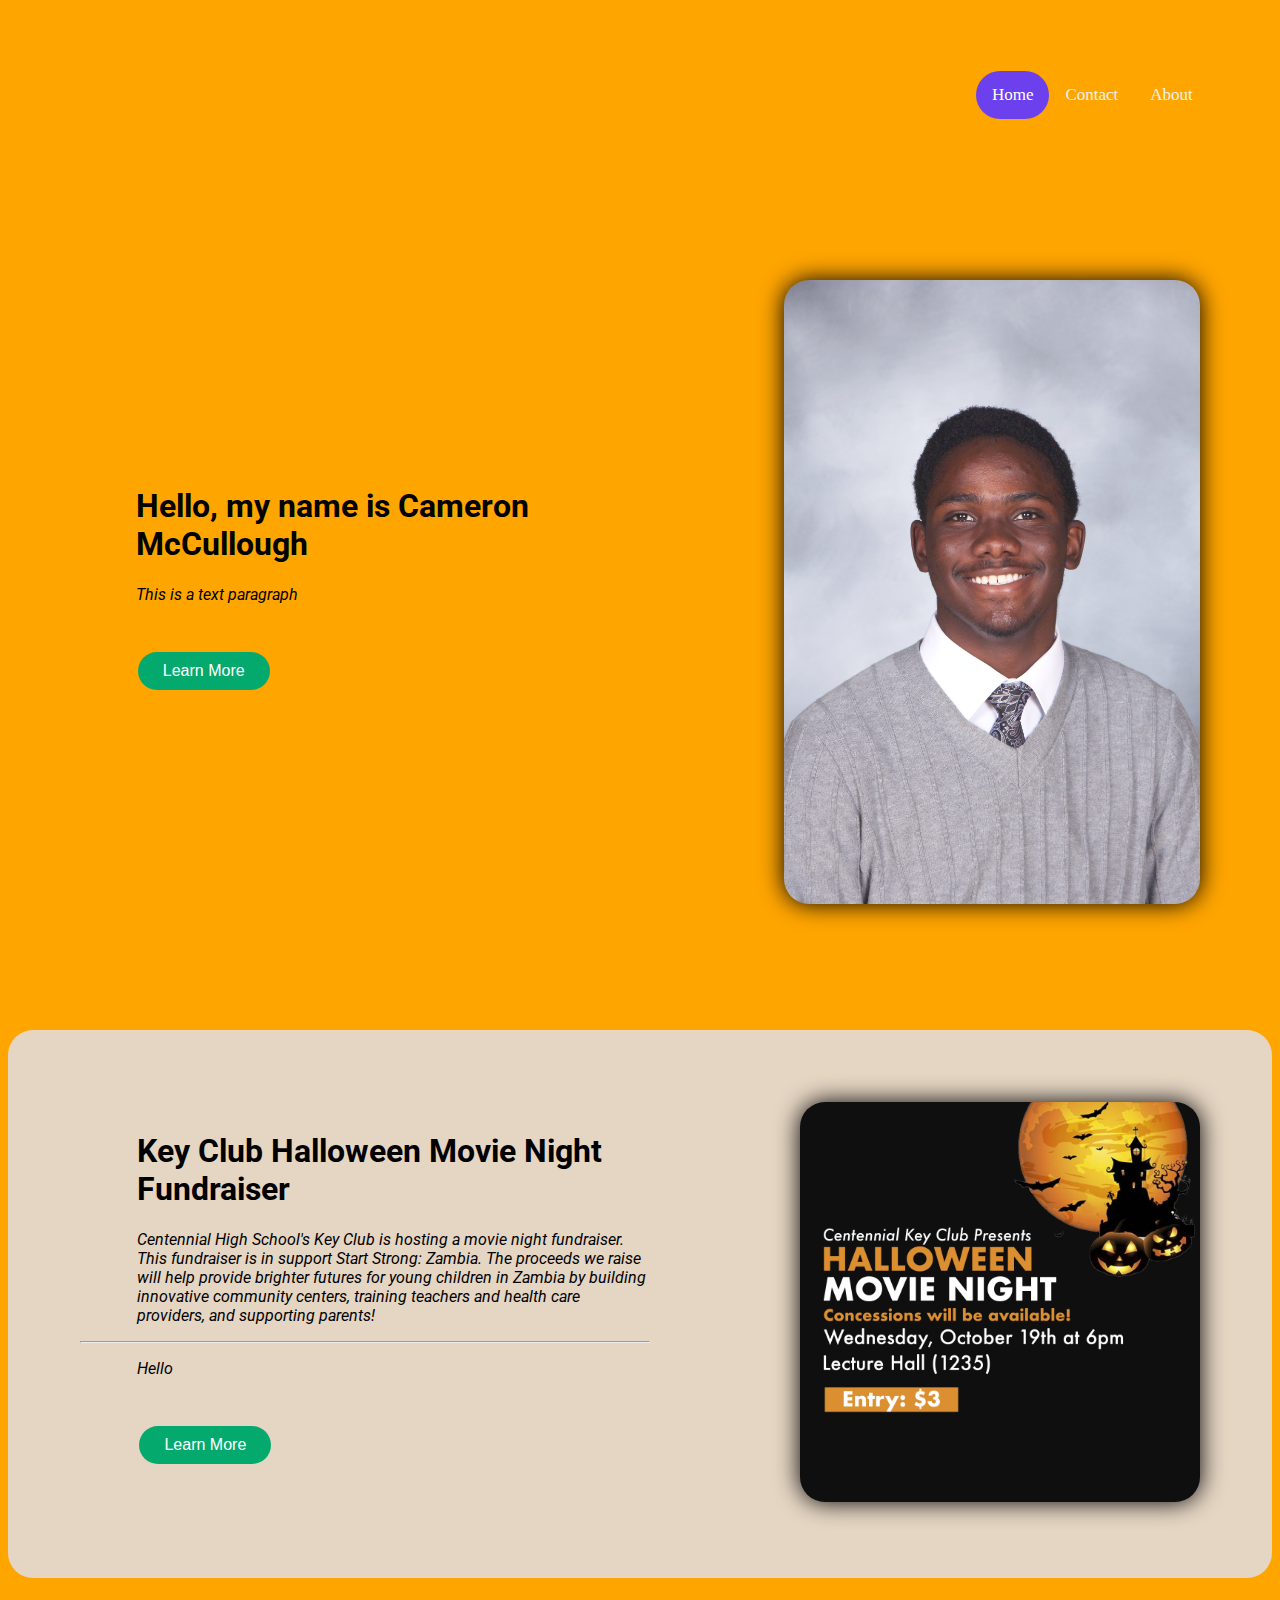
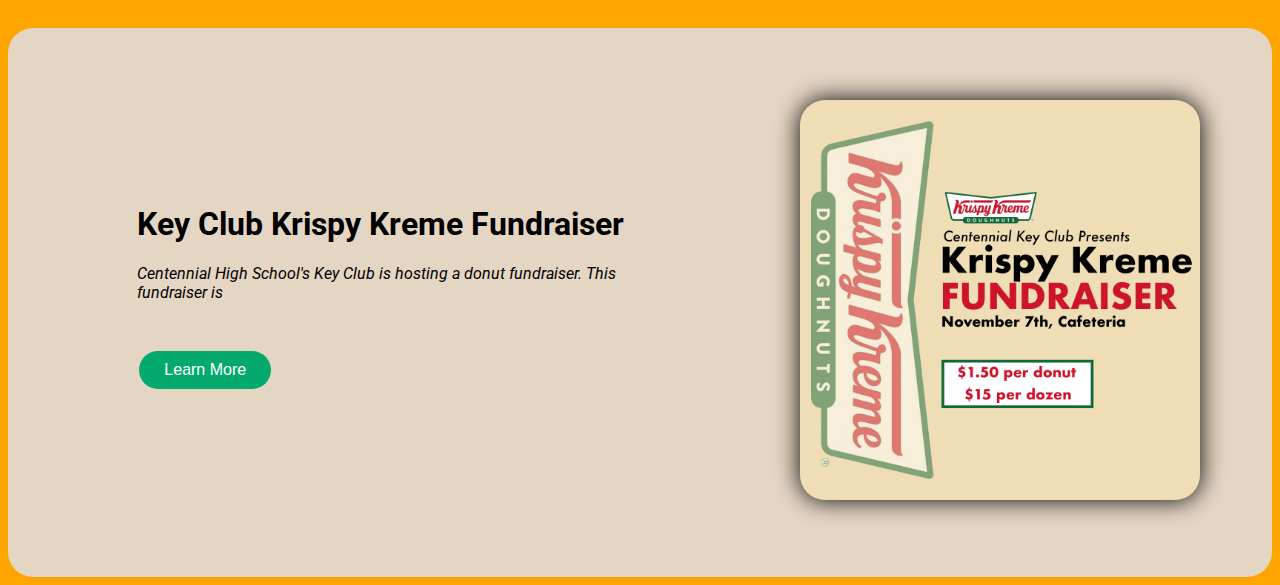
==== index.html @ 5d786c28 "first commit" ====
<!DOCTYPE html>
<html lang="en">
<head>
    <meta charset="UTF-8">
    <meta http-equiv="X-UA-Compatible" content="IE=edge">
    <meta name="viewport" content="width=device-width, initial-scale=1.0">
    <title>Cameron McCullough | Portfolio</title>
    <link rel="preconnect" href="https://fonts.googleapis.com">
    <link rel="preconnect" href="https://fonts.gstatic.com" crossorigin>
    <link href="https://fonts.googleapis.com/css2?family=Roboto:ital,wght@0,300;0,400;0,700;1,300;1,400;1,700&display=swap" rel="stylesheet">
    <link rel="shortcut icon" href="assets/favicon cm.png"/>
    <link rel="apple-touch-icon" href="assets/apple-touch-icon.png"/>
    <link rel="stylesheet" href="css/main.css">
    
</head>
<body>
        <div class="topnav">
            <a href="/about">About</a>
            <a href="/contact">Contact</a>
            <a class="active" href="/">Home</a>
    </div>
    <div id="cam-section-1">

        <div id="cam-section-text-1">
            <h1 class="cam-header-1">Hello, my name is Cameron McCullough</h1>
            <p class="cam-subtext-1">This is a text paragraph</p>
            <div class="learn-cta-1">
                <button class="button learn-more-1" type="button">Learn More</button>
            </div>
        </div>
        <div id="cam-img-box-1">
            <img class="cam-img-1 " src="/assets/cameron.jpg" alt="Cameron FY23">
        </div>
    </div>
    <div id="cam-section-2">

        <div id="cam-section-text-2">
            <h1 class="cam-header-2">Key Club Halloween Movie Night Fundraiser</h1>
            <p class="cam-subtext-2">Centennial High School's Key Club is hosting a movie night fundraiser. This fundraiser is in support Start Strong: Zambia. The proceeds we raise will help provide brighter futures for young children in Zambia by building innovative community centers, training teachers and health care providers, and supporting parents!
            </p>
            <hr>
                <p>
                    Hello
                </p>
            <div class="learn-cta-2">
                <button class="button learn-more-2">Learn More</button>
            </div>
        </div>
        <div id="cam-img-box-2">
            <img class="cam-img-2" src="/assets/Key Club - Halloween Movie Night IG Post - 12Oct22.jpg" alt="Cameron FY23">
        </div>
    </div>
    <div id="cam-section-3">

        <div id="cam-section-text-3">
            <h1 class="cam-header-3">Key Club Krispy Kreme Fundraiser</h1>
            <p class="cam-subtext-3">Centennial High School's Key Club is hosting a donut fundraiser. This fundraiser is  </p>
            <div class="learn-cta-3 ">
                <button class="button learn-more-3">Learn More</button>
            </div>
        </div>
        <div id="cam-img-box-3">
            <img class="cam-img-3" src="/assets/Key Club - Krispy Kreme Fundraiser IG Post - V2- 14Oct22.jpg" alt="Cameron FY23">
        </div>
    </div>
</body>
</html>
---- css/main.css ----
.topnav{
    overflow: hidden;
    background-color: none;
}

.topnav a {
  float: right;
  color: #f2f2f2;
  text-align: center;
  padding: 14px 16px;
  text-decoration: none;
  font-size: 17px;
  border-radius: 25px;
}
.topnav a:hover {
  background-color: #ddd;
  color: black;
}

.topnav a.active {
  background-color: #6d40ee;
  color: white;
}
body {
  background-color: #ffa500 ;
}

h1, p {
  font-family: 'Roboto', sans-serif;
}

p {
  font-style: italic;
}
#cam-section-1 {
  padding: 10px;
  display: flex;
  gap: 25px;
  border-radius: 25px;
  align-items: center;
  justify-content: space-between;
  margin-top: 25px;
}

.learn-more-1, .learn-more-2, .learn-more-3 {
  background-color: #04AA6D;
  border: none;
  color: white;
  padding: 10px;
  padding-left: 25px;
  padding-right: 25px;
  text-align: center;
  text-decoration: none;
  display: inline-block;
  font-size: 16px;
  margin: 4px 2px;
}

.learn-more-1, .learn-more-2, .learn-more-3 {
  border-radius: 25px;
}

.cam-section-text-1, h1, p{
  margin-left: 10%;
}

.cam-section-text{
  order: 1;
}

img{

  border-radius: 25px;
} 

.button {
  margin-left: 6%;
}

.cam-img {
  border-radius: 25px;

}

div, .cam-img-box {
  padding: 5%;
}

.cam-img-box {
  order: 2;
}

#cam-section-2 {
  background-color: #e5d5c3;
  padding: 10px;
  display: flex;
  gap: 25px;
  border-radius: 25px;
  align-items: center;
  justify-content: space-between;
  margin-top: 50px;
}

.cam-img-2 {
  max-width: 300pt;
  max-height: 300pt;
}

#cam-section-3 {
  background-color: #e5d5c3;
  padding: 10px;
  display: flex;
  gap: 25px;
  border-radius: 25px;
  align-items: center;
  justify-content: space-between;
  margin-top: 50px;
}

.cam-section-text-3 {
  order: 2;
}

.cam-img-box-3 {
  order: 1;
}

.cam-img-2 {
  max-width: 300pt;
  max-height: 300pt;
  filter: drop-shadow(0 0 0.75rem);
}

.cam-img-3 {
  max-width: 300pt;
  max-height: 300pt;
  filter: drop-shadow(0 0 0.75rem);
}

.cam-img-1 {
  max-width: 374pt;
  max-height: 468pt;
  filter: drop-shadow(0 0 0.75rem);
}
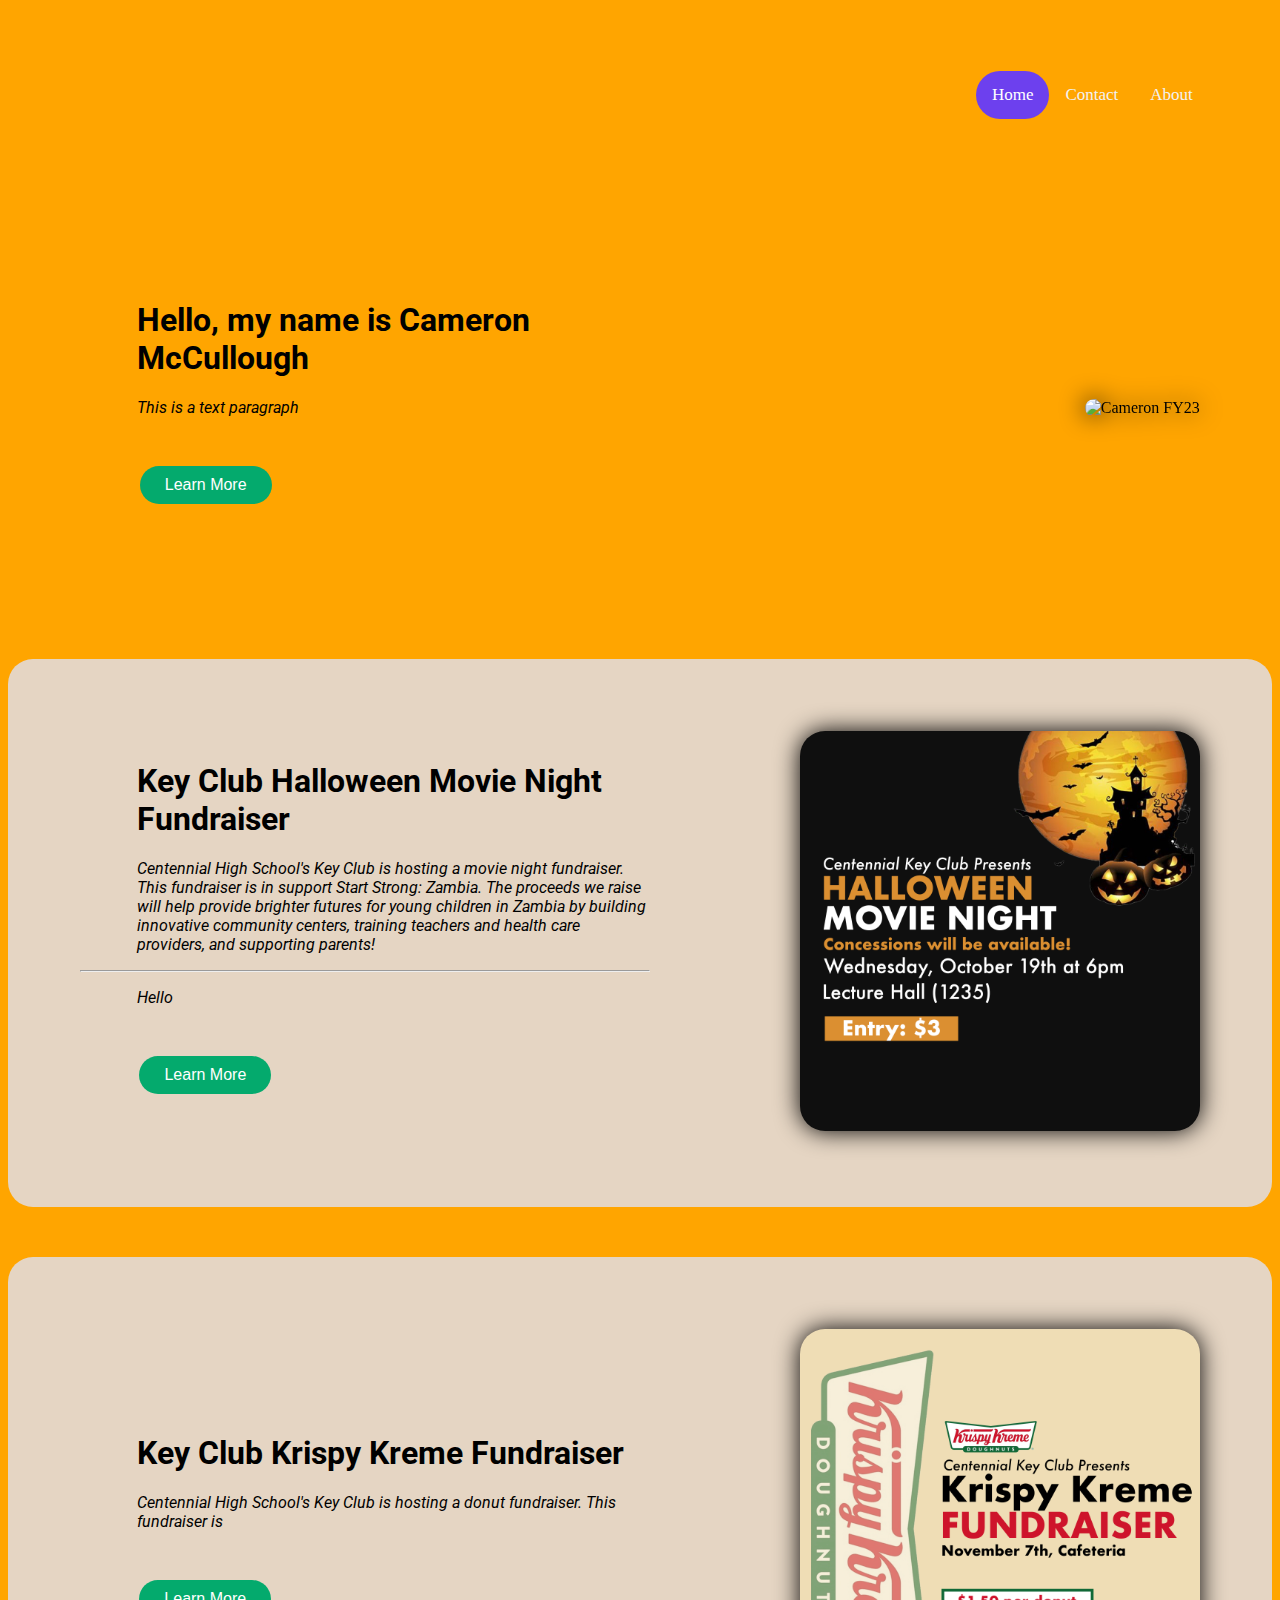
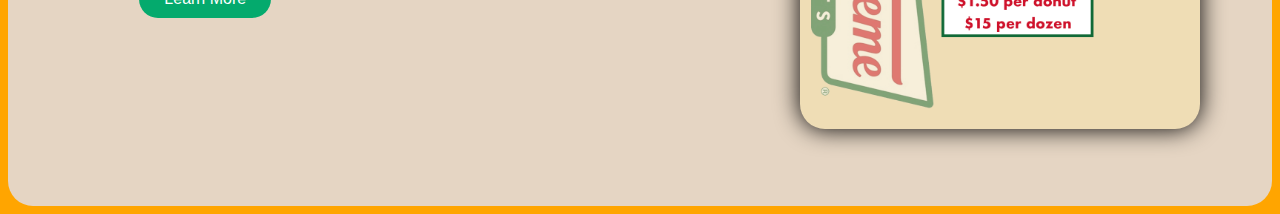
==== commit bc0fdfed: "Update index.html" ====
--- a/index.html
+++ b/index.html
@@ -29,7 +29,7 @@
             </div>
         </div>
         <div id="cam-img-box-1">
-            <img class="cam-img-1 " src="/assets/cameron.jpg" alt="Cameron FY23">
+            <img class="cam-img-1 " src="https://cammydev.sirv.com/cameron.dev/assets/cameron.jpg" alt="Cameron FY23">
         </div>
     </div>
     <div id="cam-section-2">
@@ -64,4 +64,4 @@
         </div>
     </div>
 </body>
-</html>+</html>
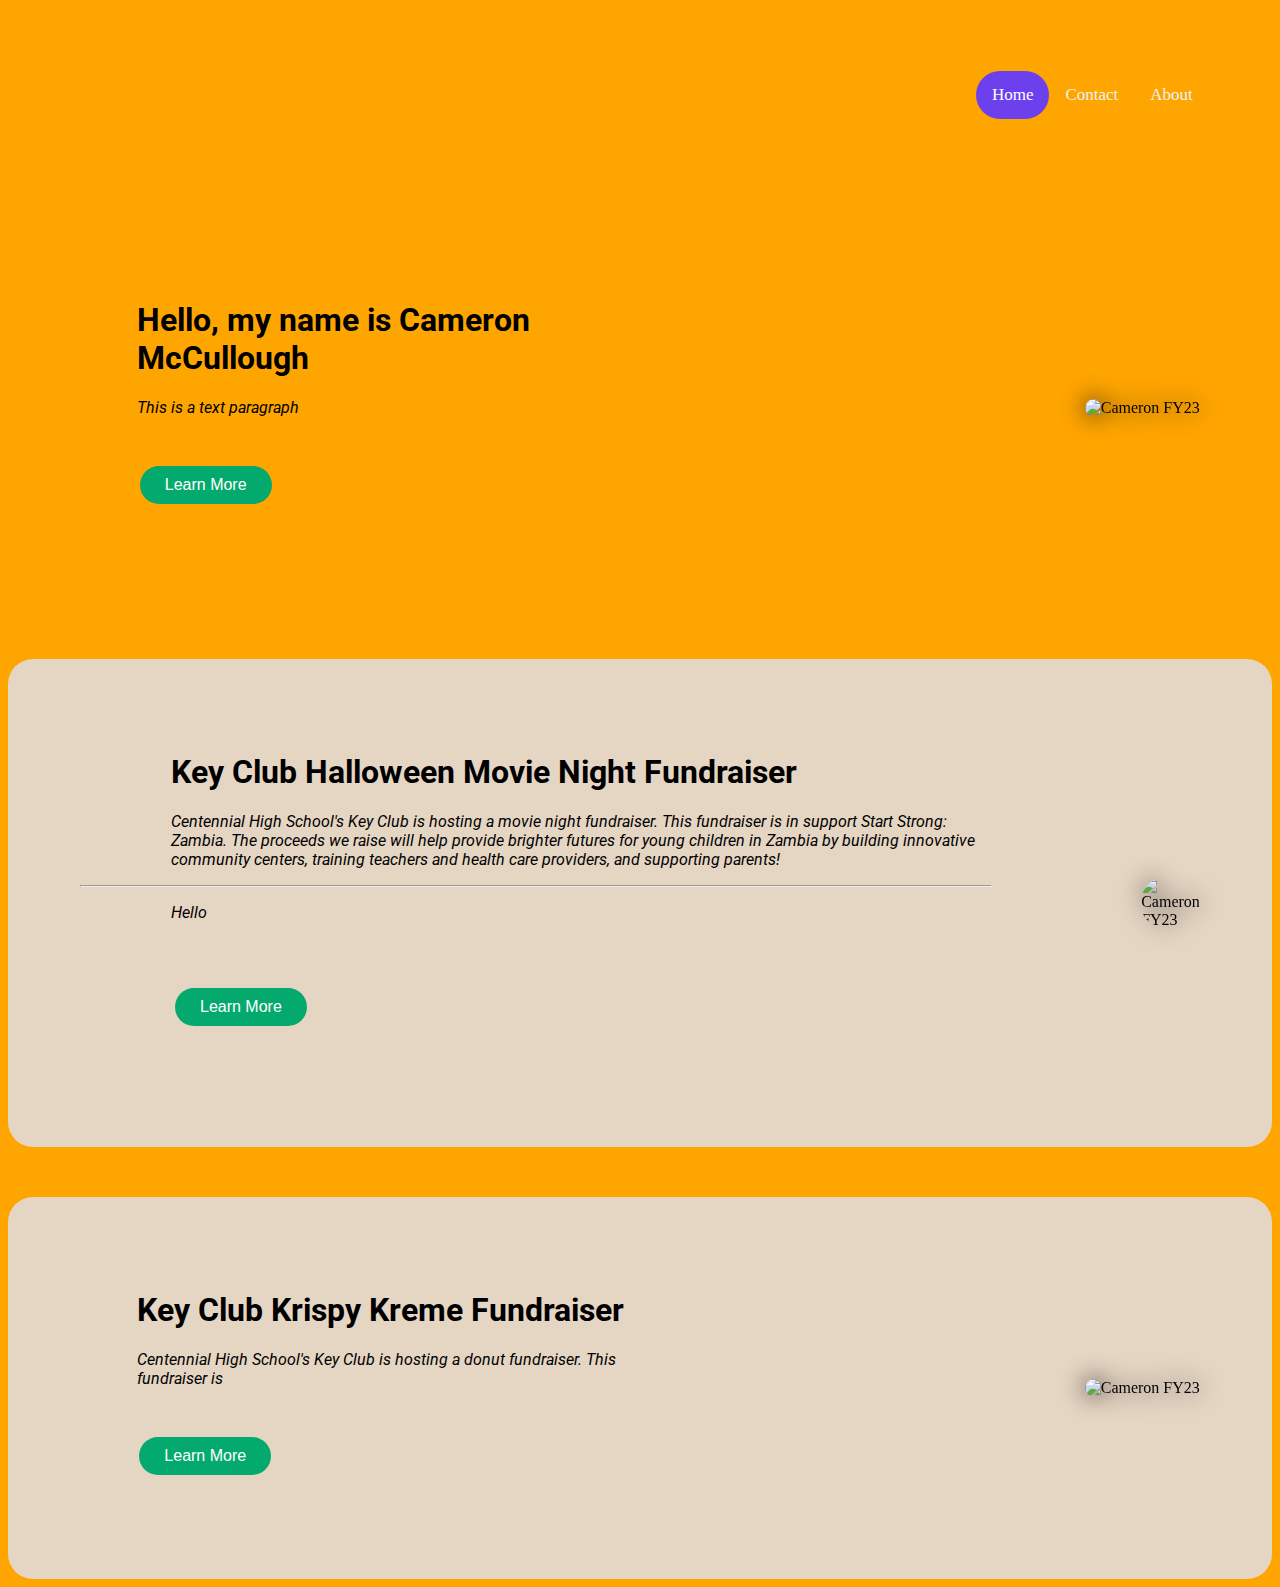
==== commit a48e6ebb: "Update index.html" ====
--- a/index.html
+++ b/index.html
@@ -47,7 +47,7 @@
             </div>
         </div>
         <div id="cam-img-box-2">
-            <img class="cam-img-2" src="/assets/Key Club - Halloween Movie Night IG Post - 12Oct22.jpg" alt="Cameron FY23">
+            <img class="cam-img-2" src="https://cammydev.sirv.com/cameron.dev/assets/Key%20Club%20-%20Halloween%20Movie%20Night%20IG%20Post%20-%2012Oct22.jpg" alt="Cameron FY23">
         </div>
     </div>
     <div id="cam-section-3">
@@ -60,7 +60,7 @@
             </div>
         </div>
         <div id="cam-img-box-3">
-            <img class="cam-img-3" src="/assets/Key Club - Krispy Kreme Fundraiser IG Post - V2- 14Oct22.jpg" alt="Cameron FY23">
+            <img class="cam-img-3" src="https://cammydev.sirv.com/cameron.dev/assets/Key%20Club%20-%20Krispy%20Kreme%20Fundraiser%20IG%20Post%20-%20V2-%2014Oct22.jpg" alt="Cameron FY23">
         </div>
     </div>
 </body>
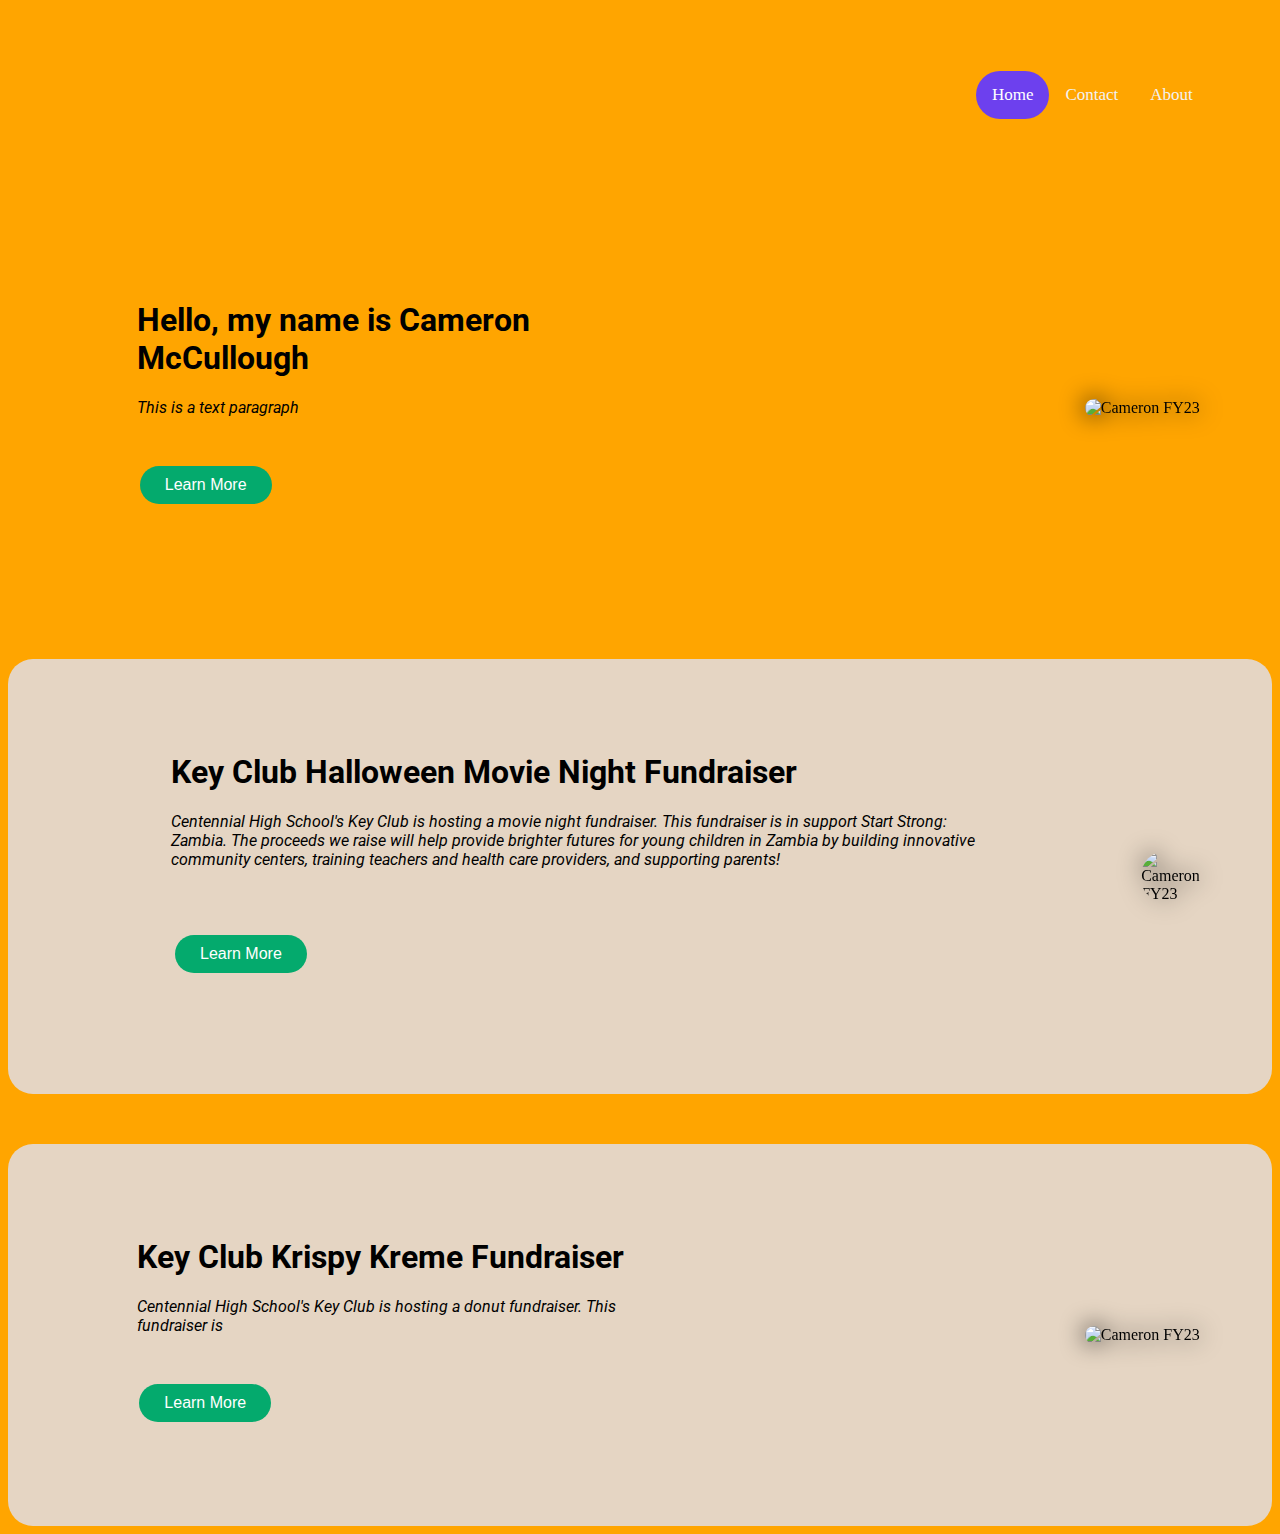
==== commit baf7f768: "Update index.html" ====
--- a/index.html
+++ b/index.html
@@ -38,10 +38,6 @@
             <h1 class="cam-header-2">Key Club Halloween Movie Night Fundraiser</h1>
             <p class="cam-subtext-2">Centennial High School's Key Club is hosting a movie night fundraiser. This fundraiser is in support Start Strong: Zambia. The proceeds we raise will help provide brighter futures for young children in Zambia by building innovative community centers, training teachers and health care providers, and supporting parents!
             </p>
-            <hr>
-                <p>
-                    Hello
-                </p>
             <div class="learn-cta-2">
                 <button class="button learn-more-2">Learn More</button>
             </div>
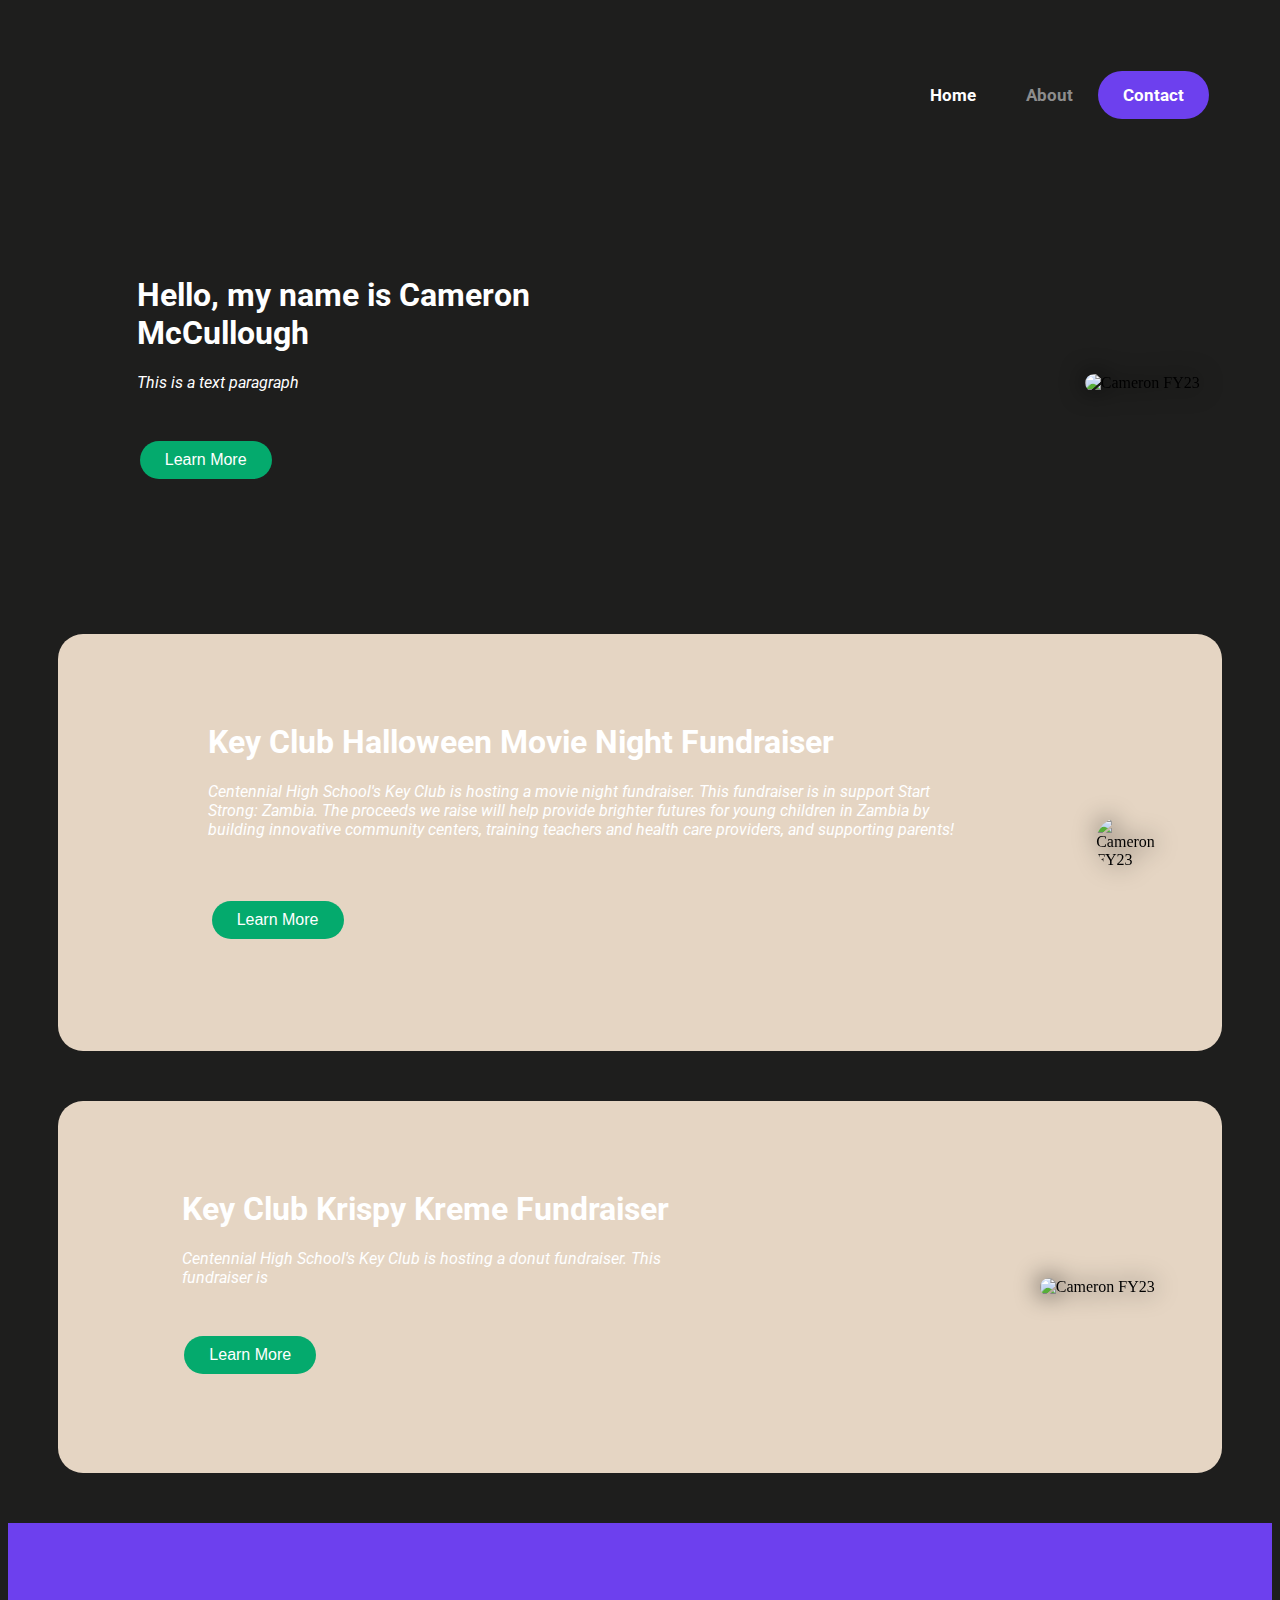
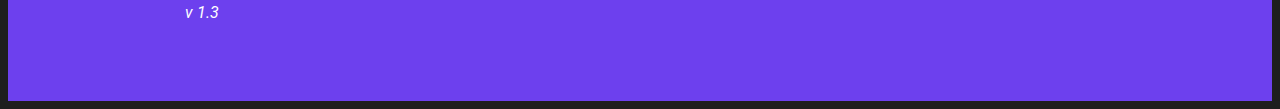
==== commit 8c5676c8: "v1.3" ====
--- a/index.html
+++ b/index.html
@@ -15,8 +15,8 @@
 </head>
 <body>
         <div class="topnav">
+            <a class="contact-cta" href="/contact">Contact</a>
             <a href="/about">About</a>
-            <a href="/contact">Contact</a>
             <a class="active" href="/">Home</a>
     </div>
     <div id="cam-section-1">
@@ -32,7 +32,7 @@
             <img class="cam-img-1 " src="https://cammydev.sirv.com/cameron.dev/assets/cameron.jpg" alt="Cameron FY23">
         </div>
     </div>
-    <div id="cam-section-2">
+    <div class="sections" id="cam-section-2">
 
         <div id="cam-section-text-2">
             <h1 class="cam-header-2">Key Club Halloween Movie Night Fundraiser</h1>
@@ -46,7 +46,7 @@
             <img class="cam-img-2" src="https://cammydev.sirv.com/cameron.dev/assets/Key%20Club%20-%20Halloween%20Movie%20Night%20IG%20Post%20-%2012Oct22.jpg" alt="Cameron FY23">
         </div>
     </div>
-    <div id="cam-section-3">
+    <div class="sections" id="cam-section-3">
 
         <div id="cam-section-text-3">
             <h1 class="cam-header-3">Key Club Krispy Kreme Fundraiser</h1>
@@ -59,5 +59,11 @@
             <img class="cam-img-3" src="https://cammydev.sirv.com/cameron.dev/assets/Key%20Club%20-%20Krispy%20Kreme%20Fundraiser%20IG%20Post%20-%20V2-%2014Oct22.jpg" alt="Cameron FY23">
         </div>
     </div>
+
+    <div class="footer">
+        <p>
+            v 1.3
+        </p>
+    </div>
 </body>
 </html>
--- a/css/main.css
+++ b/css/main.css
@@ -7,30 +7,47 @@
   float: right;
   color: #f2f2f2;
   text-align: center;
-  padding: 14px 16px;
+  padding: 14px 25px;
   text-decoration: none;
   font-size: 17px;
   border-radius: 25px;
+  color: rgb(141, 141, 141);
+
 }
 .topnav a:hover {
-  background-color: #ddd;
-  color: black;
+  text-decoration: underline;
+  color: white;
 }
 
 .topnav a.active {
+  color: white;
+}
+
+.topnav a.contact-cta {
   background-color: #6d40ee;
   color: white;
 }
+
 body {
-  background-color: #ffa500 ;
+  background-color: #1e1e1d ;
 }
 
-h1, p {
+h1, p, a {
   font-family: 'Roboto', sans-serif;
+  color: white;
+}
+
+a {
+  font-weight: bold;
 }
 
 p {
   font-style: italic;
+}
+
+.sections {
+  margin-left: 50px;
+  margin-right: 50px;
 }
 #cam-section-1 {
   padding: 10px;
@@ -39,7 +56,6 @@
   border-radius: 25px;
   align-items: center;
   justify-content: space-between;
-  margin-top: 25px;
 }
 
 .learn-more-1, .learn-more-2, .learn-more-3 {
@@ -90,7 +106,7 @@
   order: 2;
 }
 
-#cam-section-2 {
+#cam-section-2, #cam-section-3 {
   background-color: #e5d5c3;
   padding: 10px;
   display: flex;
@@ -106,16 +122,6 @@
   max-height: 300pt;
 }
 
-#cam-section-3 {
-  background-color: #e5d5c3;
-  padding: 10px;
-  display: flex;
-  gap: 25px;
-  border-radius: 25px;
-  align-items: center;
-  justify-content: space-between;
-  margin-top: 50px;
-}
 
 .cam-section-text-3 {
   order: 2;
@@ -141,4 +147,9 @@
   max-width: 374pt;
   max-height: 468pt;
   filter: drop-shadow(0 0 0.75rem);
+}
+.footer {
+  background-color: #6d40ee;
+  margin-top: 50px;
+margin-bottom: 0%;
 }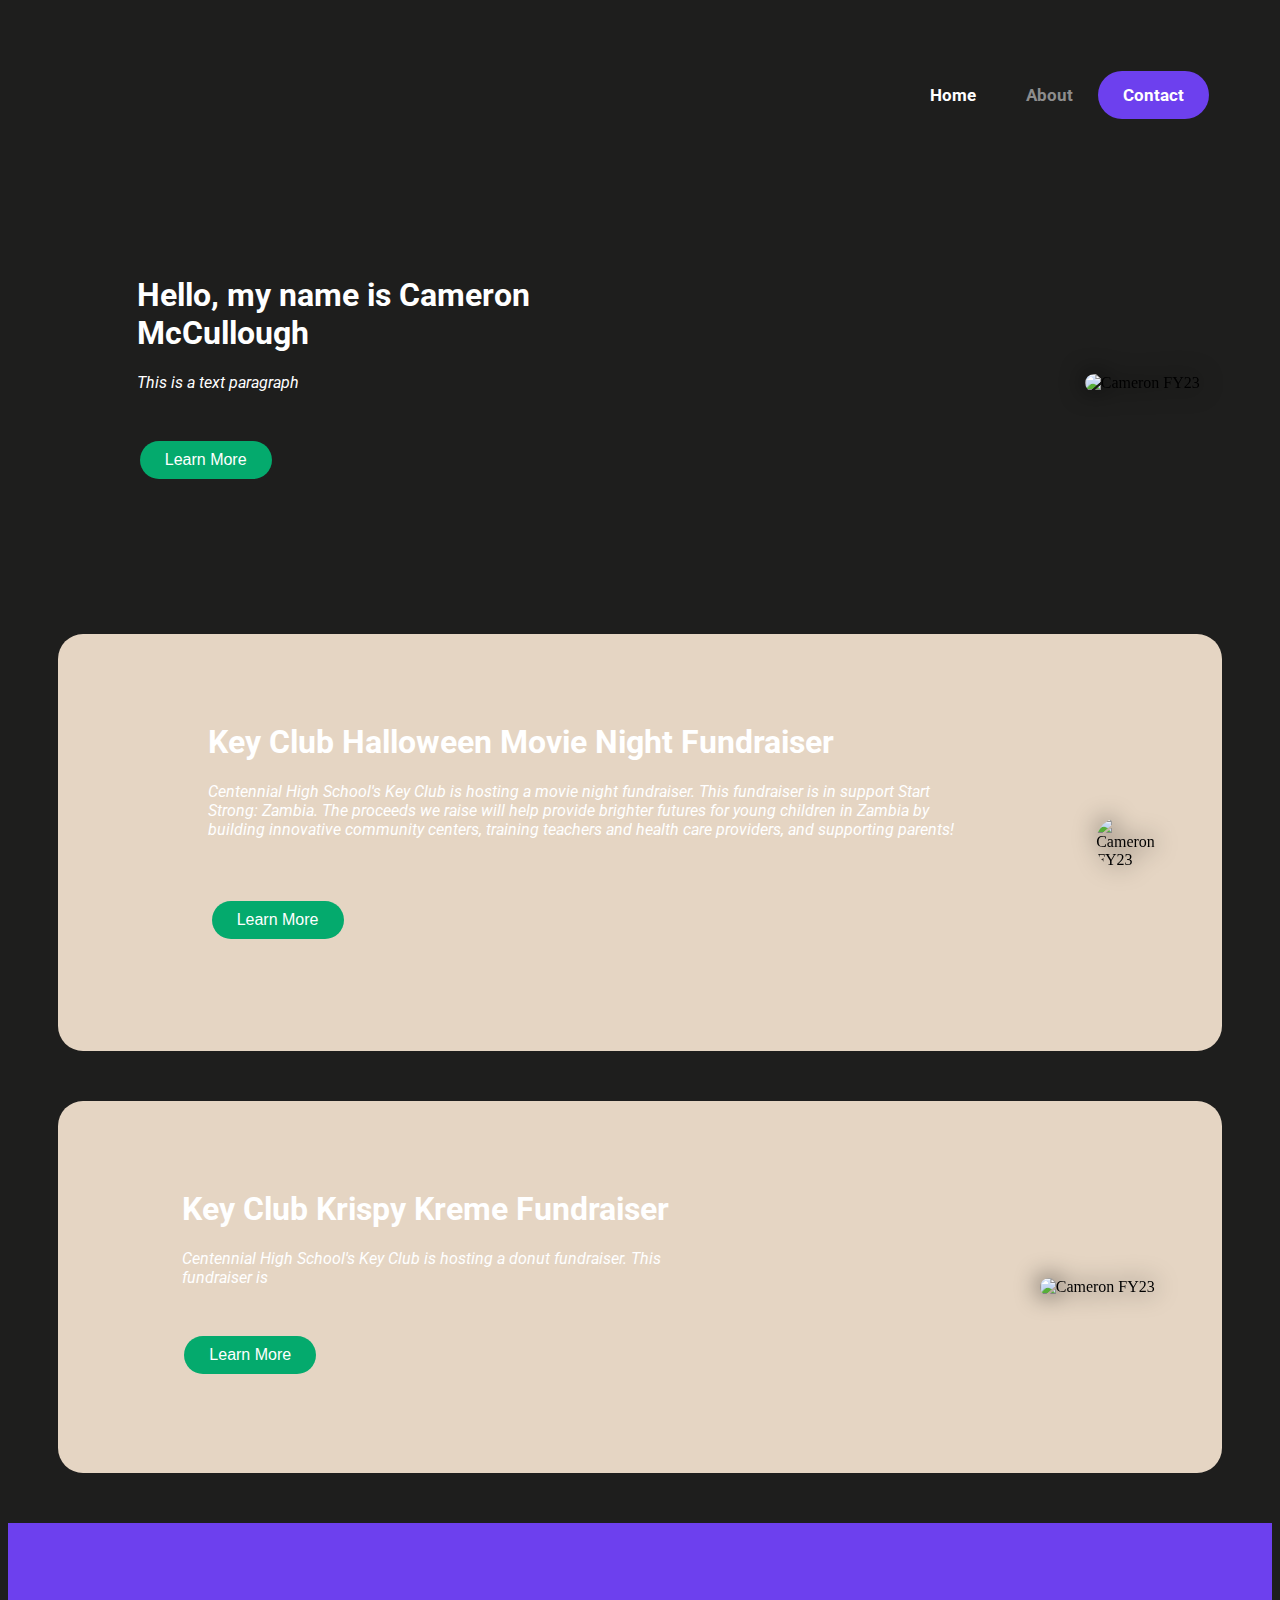
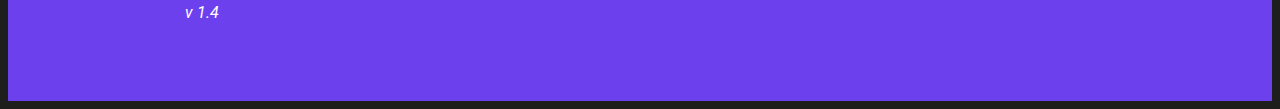
==== commit f7cbc02e: "1.4" ====
--- a/index.html
+++ b/index.html
@@ -62,7 +62,7 @@
 
     <div class="footer">
         <p>
-            v 1.3
+            v 1.4
         </p>
     </div>
 </body>
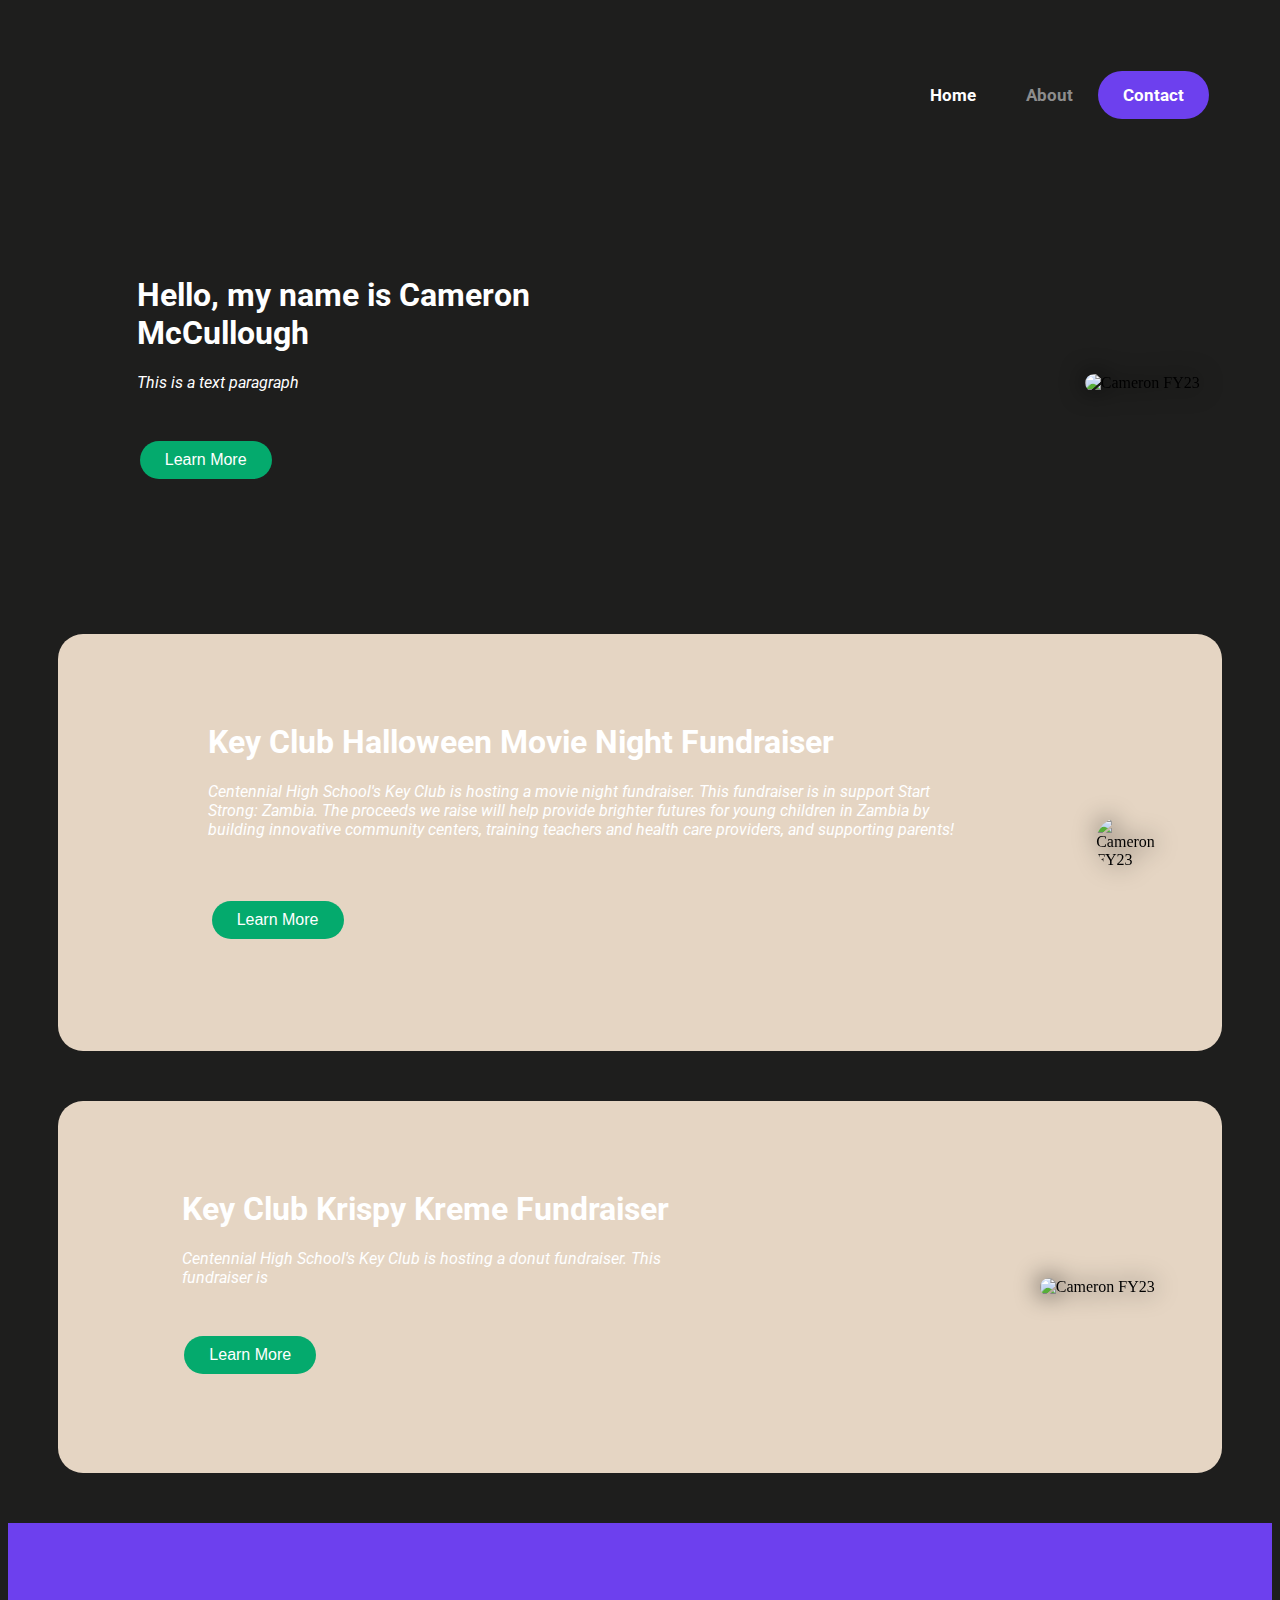
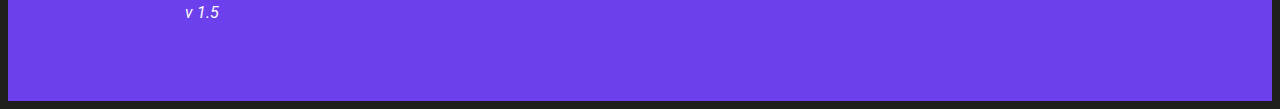
==== commit db0f9a82: "v1.5" ====
--- a/index.html
+++ b/index.html
@@ -62,7 +62,7 @@
 
     <div class="footer">
         <p>
-            v 1.4
+            v 1.5
         </p>
     </div>
 </body>
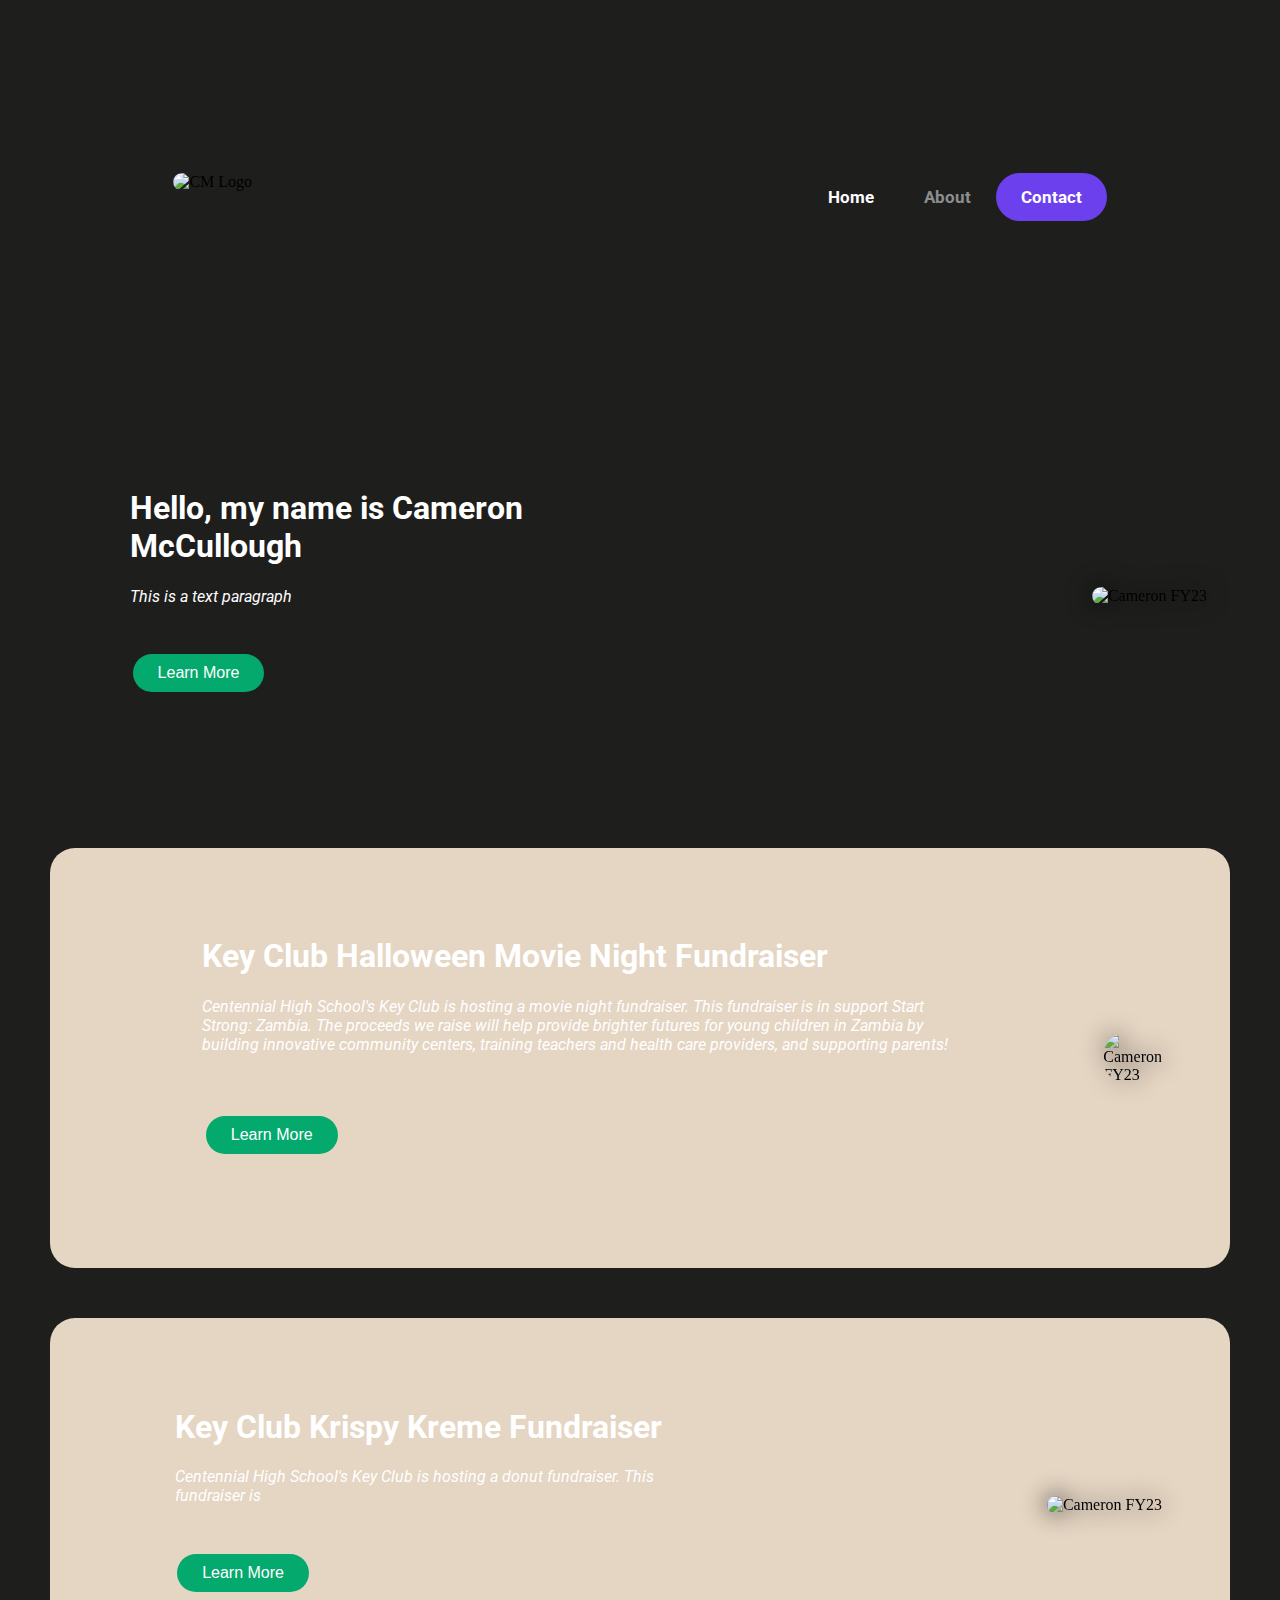
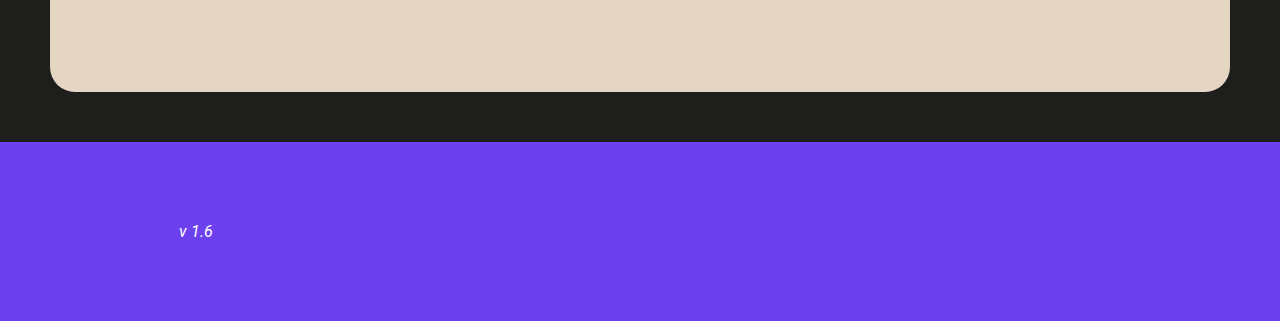
==== commit 22aab1c1: "v1.6" ====
--- a/index.html
+++ b/index.html
@@ -14,11 +14,19 @@
     
 </head>
 <body>
-        <div class="topnav">
-            <a class="contact-cta" href="/contact">Contact</a>
-            <a href="/about">About</a>
-            <a class="active" href="/">Home</a>
-    </div>
+        <div class="navAll">
+            <div id="uLnav">
+                <div class="logo">
+                    <img id="cm-logo" src="https://cammydev.sirv.com/cameron.dev/assets/CM%20logo.png" width="48" height="48"alt="CM Logo">
+                </div>
+                <div class="topnav">
+                    <a class="contact-cta" href="/contact">Contact</a>
+                    <a href="/about">About</a>
+                    <a class="active" href="/">Home</a>
+                 </div>
+            </div>
+        </div>
+        
     <div id="cam-section-1">
 
         <div id="cam-section-text-1">
@@ -62,7 +70,7 @@
 
     <div class="footer">
         <p>
-            v 1.5
+            v 1.6
         </p>
     </div>
 </body>
--- a/css/main.css
+++ b/css/main.css
@@ -30,6 +30,7 @@
 
 body {
   background-color: #1e1e1d ;
+  margin: 0%;
 }
 
 h1, p, a {
@@ -151,5 +152,26 @@
 .footer {
   background-color: #6d40ee;
   margin-top: 50px;
-margin-bottom: 0%;
+  margin-bottom: 0%;
+}
+
+.uLnav {
+display: flexbox;
+justify-content: space-between;
+}
+.uLnav {
+ align-items: center;
+}
+.logo, .cm-logo {
+  float: left;
+  max-height: 10px;
+}
+
+.cm-logo {
+  padding-left: 17.469;
+  padding-bottom: 17.469;
+}
+
+div.topnav {
+  align-items: baseline;
 }